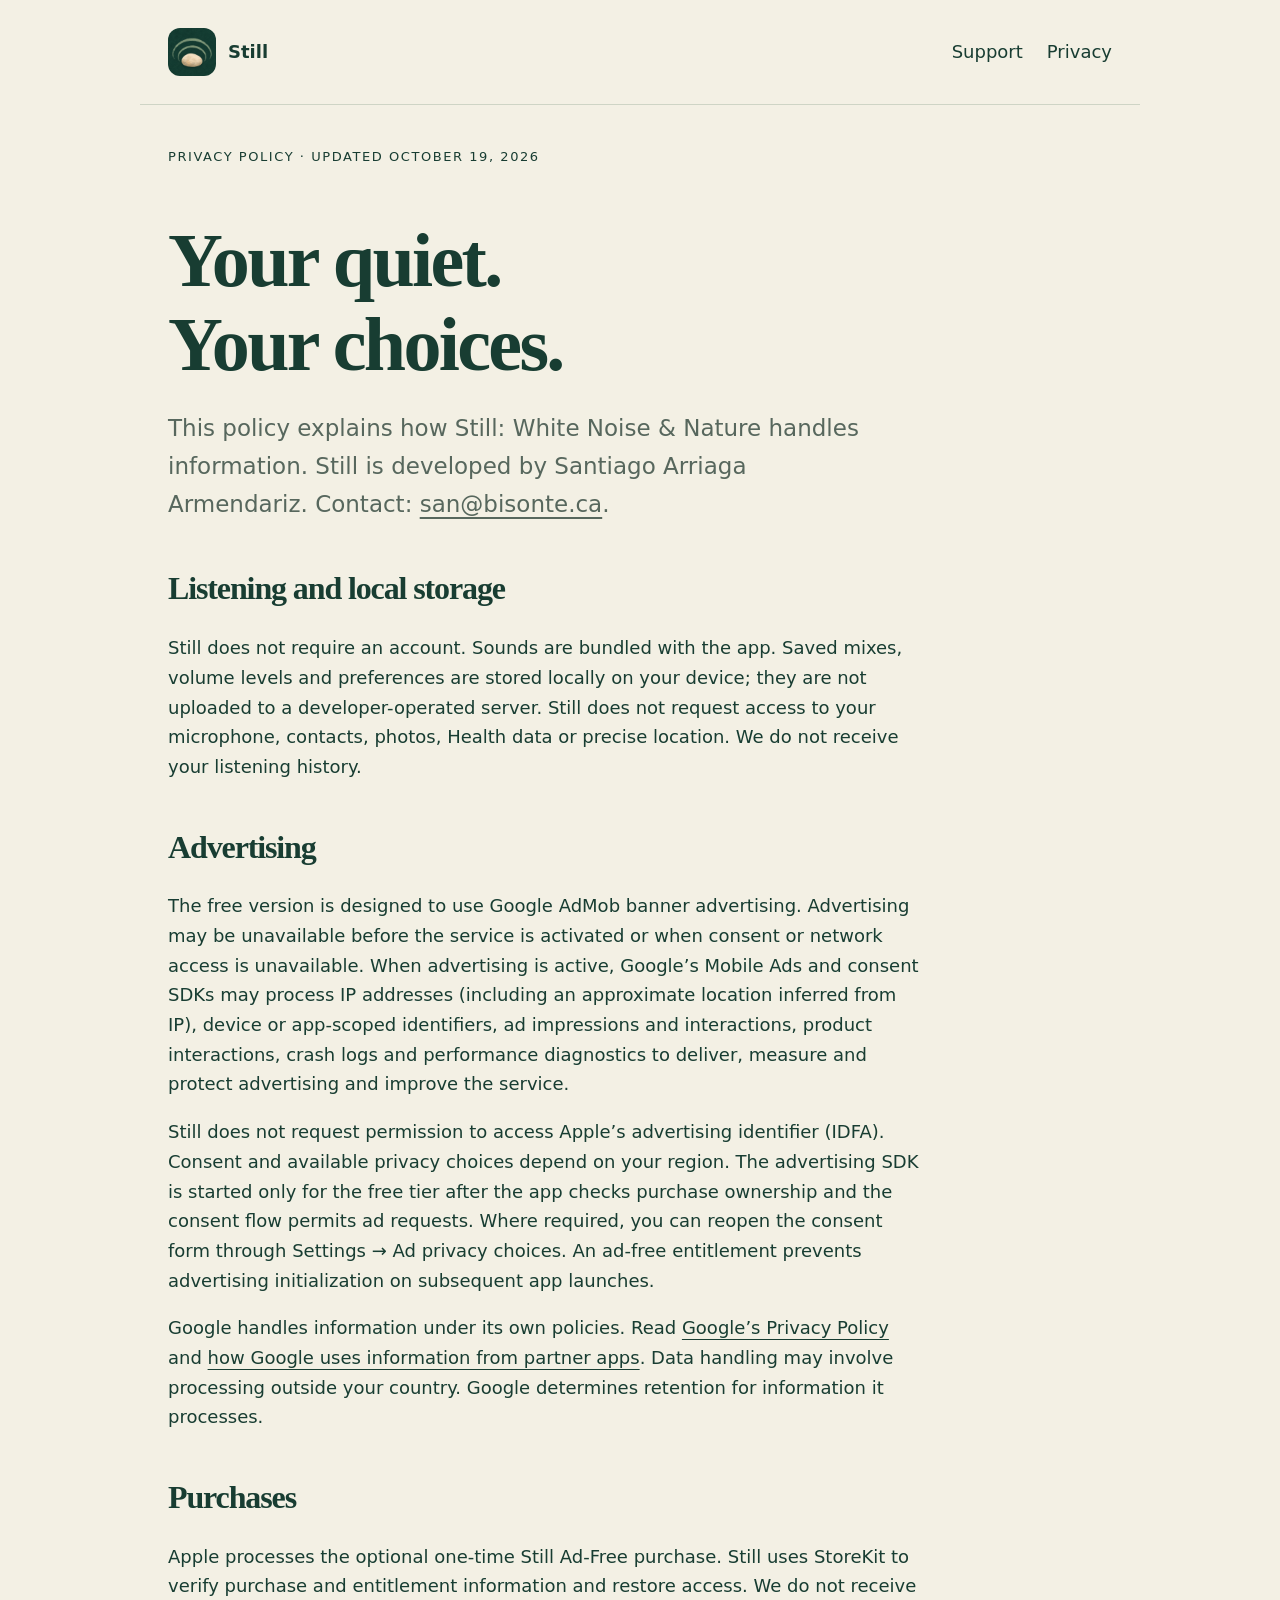
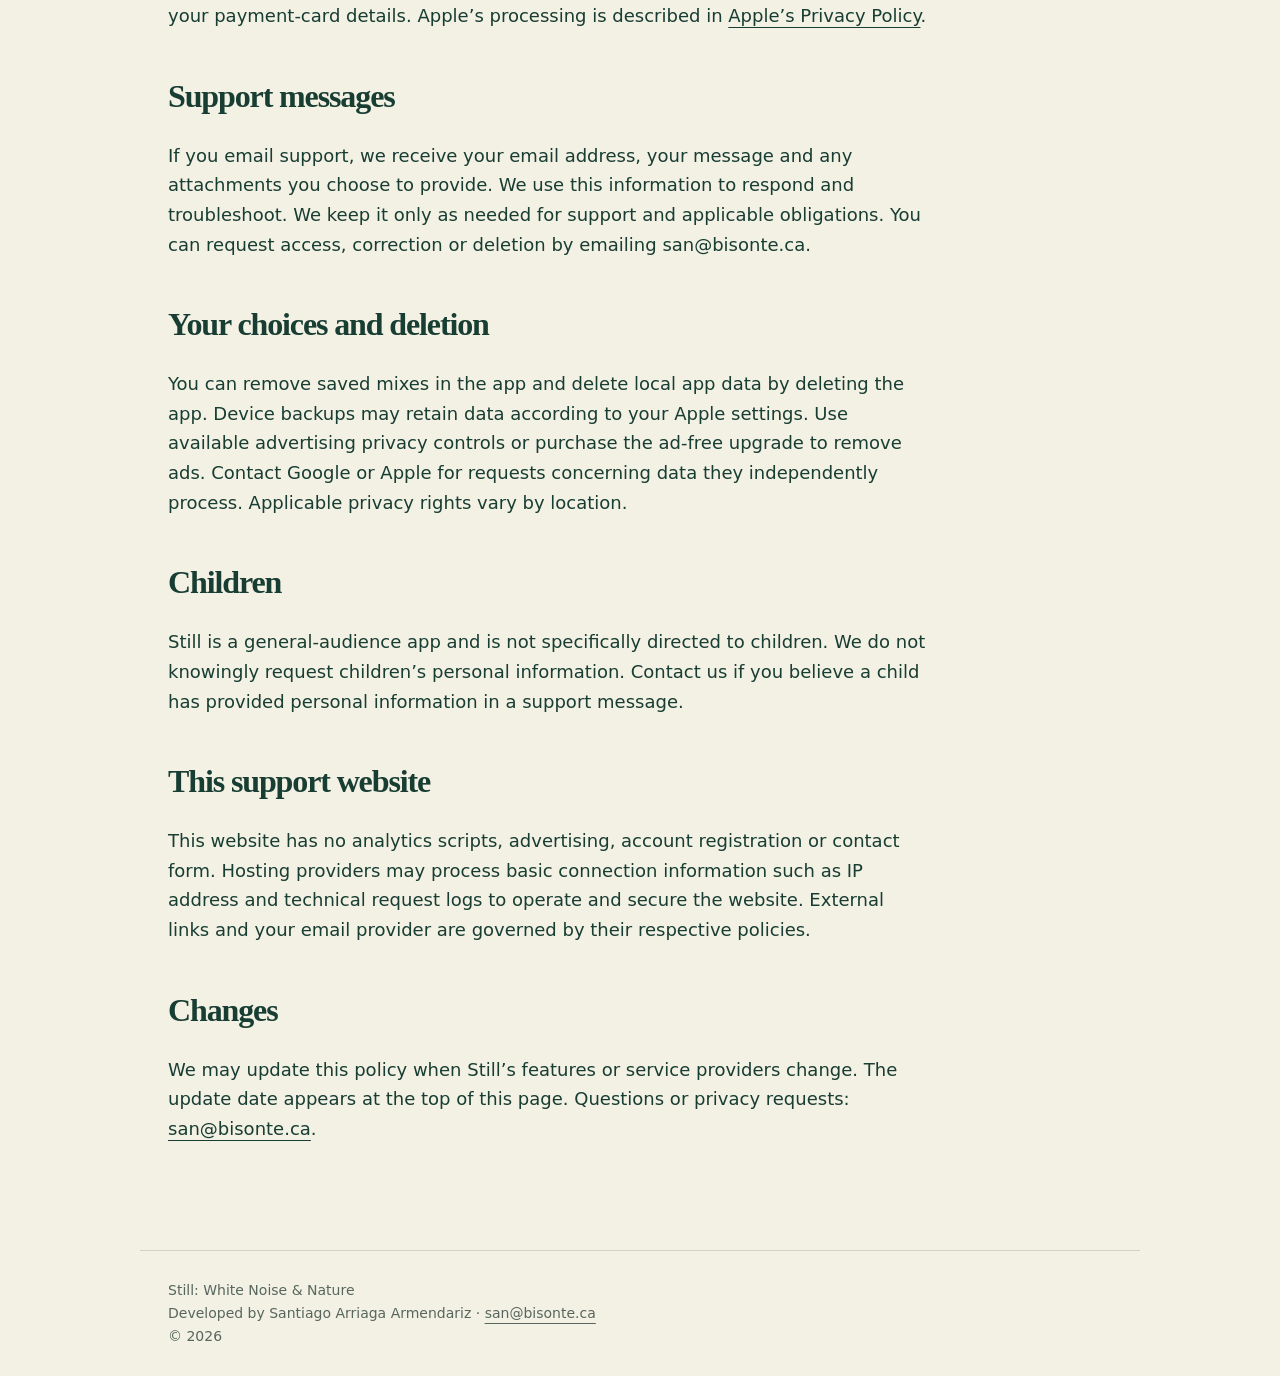
==== privacy.html @ e1040451 "Publish Still support and privacy pages" ====
<!doctype html><html lang="en"><meta charset="utf-8"><meta name="viewport" content="width=device-width,initial-scale=1"><title>Privacy Policy · Still</title><meta name="description" content="Support and privacy information for Still: White Noise & Nature."><link rel="stylesheet" href="style.css"><header><a href="index.html"><img src="logo.png" alt="Still"><strong>Still</strong></a><nav aria-label="Main"><a href="index.html">Support</a><a href="privacy.html">Privacy</a></nav></header><main><p class="eyebrow">Privacy policy · Updated October 19, 2026</p><h1>Your quiet.<br>Your choices.</h1><p class="intro">This policy explains how Still: White Noise & Nature handles information. Still is developed by Santiago Arriaga Armendariz. Contact: <a href="mailto:san@bisonte.ca">san@bisonte.ca</a>.</p><h2>Listening and local storage</h2><p>Still does not require an account. Sounds are bundled with the app. Saved mixes, volume levels and preferences are stored locally on your device; they are not uploaded to a developer-operated server. Still does not request access to your microphone, contacts, photos, Health data or precise location. We do not receive your listening history.</p><h2>Advertising</h2><p>The free version is designed to use Google AdMob banner advertising. Advertising may be unavailable before the service is activated or when consent or network access is unavailable. When advertising is active, Google’s Mobile Ads and consent SDKs may process IP addresses (including an approximate location inferred from IP), device or app-scoped identifiers, ad impressions and interactions, product interactions, crash logs and performance diagnostics to deliver, measure and protect advertising and improve the service.</p><p>Still does not request permission to access Apple’s advertising identifier (IDFA). Consent and available privacy choices depend on your region. The advertising SDK is started only for the free tier after the app checks purchase ownership and the consent flow permits ad requests. Where required, you can reopen the consent form through Settings → Ad privacy choices. An ad-free entitlement prevents advertising initialization on subsequent app launches.</p><p>Google handles information under its own policies. Read <a href="https://policies.google.com/privacy">Google’s Privacy Policy</a> and <a href="https://policies.google.com/technologies/partner-sites">how Google uses information from partner apps</a>. Data handling may involve processing outside your country. Google determines retention for information it processes.</p><h2>Purchases</h2><p>Apple processes the optional one-time Still Ad-Free purchase. Still uses StoreKit to verify purchase and entitlement information and restore access. We do not receive your payment-card details. Apple’s processing is described in <a href="https://www.apple.com/legal/privacy/">Apple’s Privacy Policy</a>.</p><h2>Support messages</h2><p>If you email support, we receive your email address, your message and any attachments you choose to provide. We use this information to respond and troubleshoot. We keep it only as needed for support and applicable obligations. You can request access, correction or deletion by emailing san@bisonte.ca.</p><h2>Your choices and deletion</h2><p>You can remove saved mixes in the app and delete local app data by deleting the app. Device backups may retain data according to your Apple settings. Use available advertising privacy controls or purchase the ad-free upgrade to remove ads. Contact Google or Apple for requests concerning data they independently process. Applicable privacy rights vary by location.</p><h2>Children</h2><p>Still is a general-audience app and is not specifically directed to children. We do not knowingly request children’s personal information. Contact us if you believe a child has provided personal information in a support message.</p><h2>This support website</h2><p>This website has no analytics scripts, advertising, account registration or contact form. Hosting providers may process basic connection information such as IP address and technical request logs to operate and secure the website. External links and your email provider are governed by their respective policies.</p><h2>Changes</h2><p>We may update this policy when Still’s features or service providers change. The update date appears at the top of this page. Questions or privacy requests: <a href="mailto:san@bisonte.ca">san@bisonte.ca</a>.</p></main><footer>Still: White Noise & Nature<br>Developed by Santiago Arriaga Armendariz · <a href="mailto:san@bisonte.ca">san@bisonte.ca</a><br>© 2026</footer></html>
---- style.css ----
:root{color-scheme:light;--ink:#183d32;--paper:#f3f0e4;--muted:#57675d}*{box-sizing:border-box}body{margin:0;background:var(--paper);color:var(--ink);font:18px/1.65 system-ui,sans-serif}header,main,footer{max-width:1000px;margin:auto;padding:28px}header{display:flex;align-items:center;justify-content:space-between;border-bottom:1px solid #ced4c5}header a{display:flex;align-items:center;gap:12px;text-decoration:none}img{width:48px;border-radius:12px}nav{display:flex;gap:24px}a{color:inherit;text-underline-offset:5px}h1,h2{font-family:Georgia,serif;line-height:1.1;letter-spacing:-.035em}h1{font-size:clamp(46px,7vw,76px);margin:52px 0 22px}h2{font-size:32px;margin-top:48px}p,ul{max-width:760px}.intro{font-size:23px;color:var(--muted);max-width:700px}.eyebrow{font-size:13px;text-transform:uppercase;letter-spacing:.12em}.contact{display:inline-block;padding:12px 22px;background:var(--ink);color:var(--paper);border-radius:30px;text-decoration:none;margin:15px 0 25px}details{padding:22px 0;border-bottom:1px solid #ced4c5;max-width:760px}summary{cursor:pointer;font-weight:600}footer{font-size:14px;color:var(--muted);border-top:1px solid #ced4c5;margin-top:60px}@media(max-width:600px){header{align-items:flex-start}nav{gap:14px;font-size:15px}header,main,footer{padding:22px}}
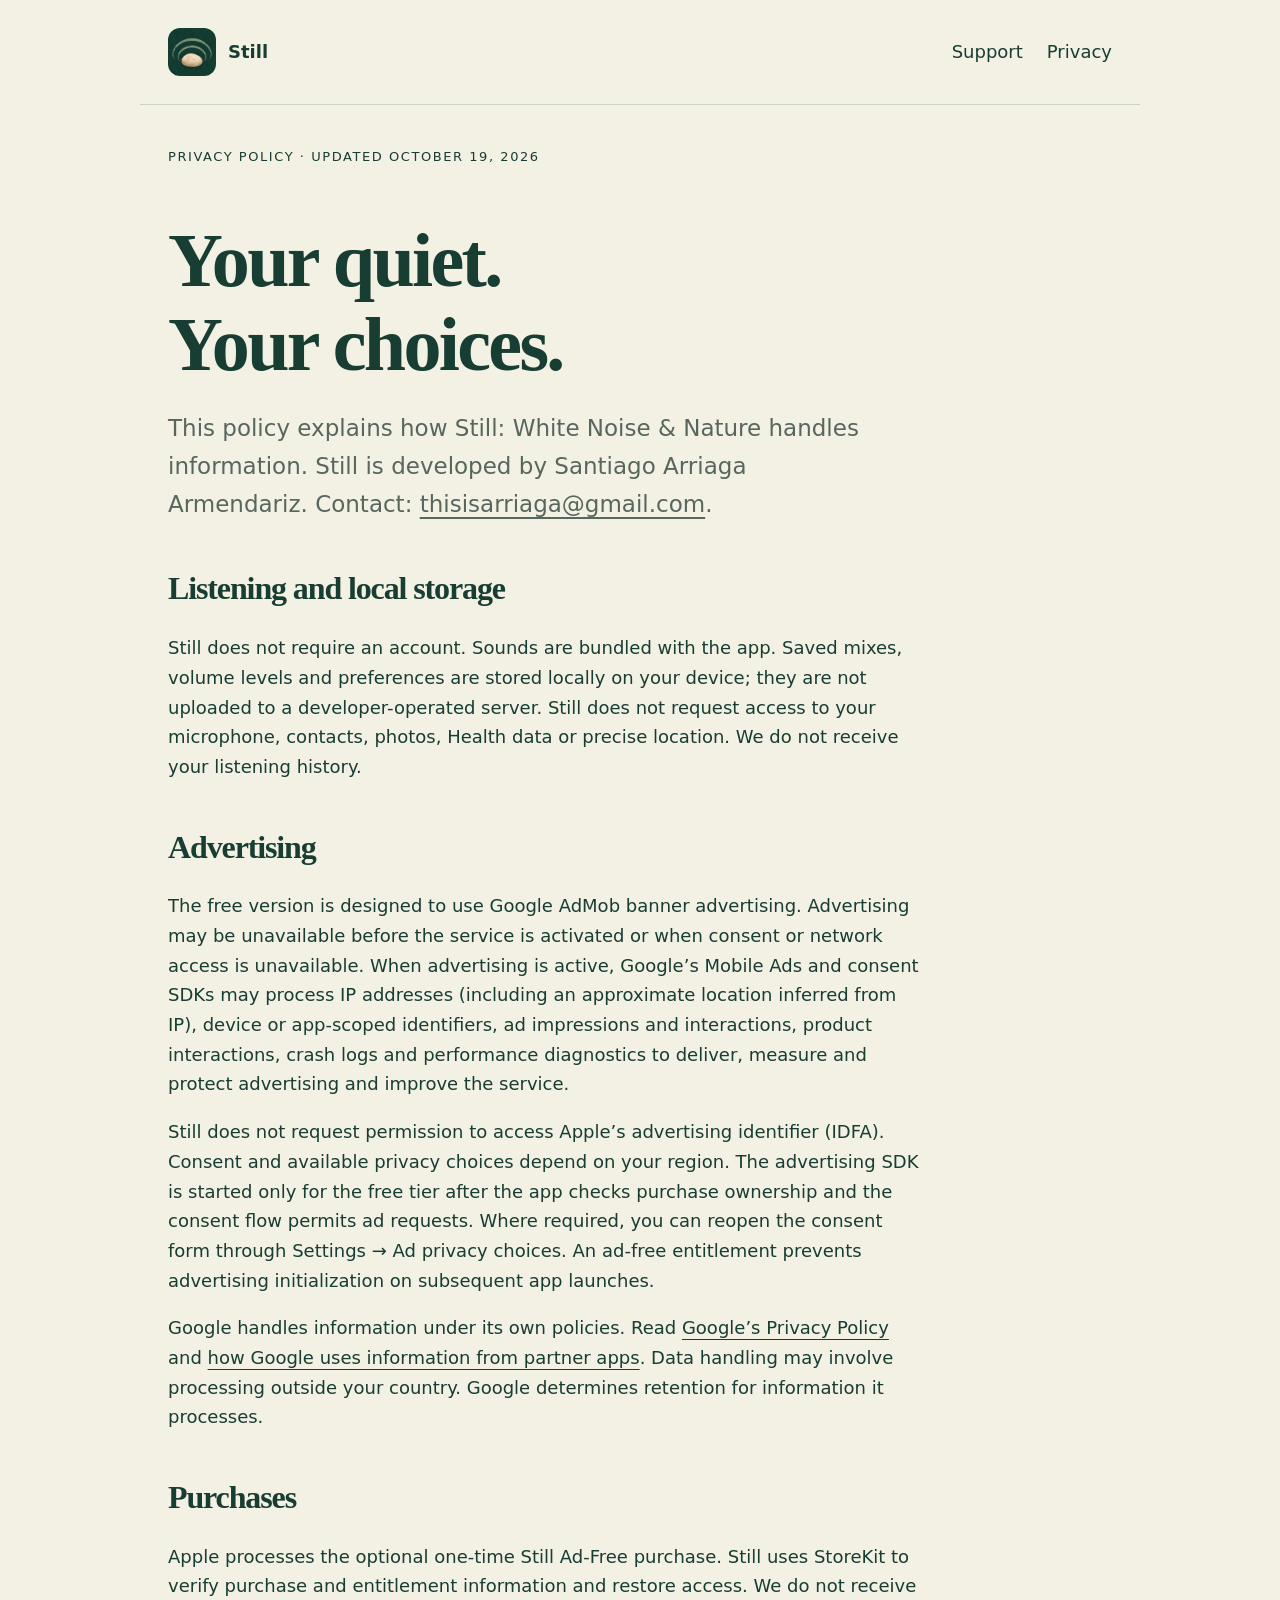
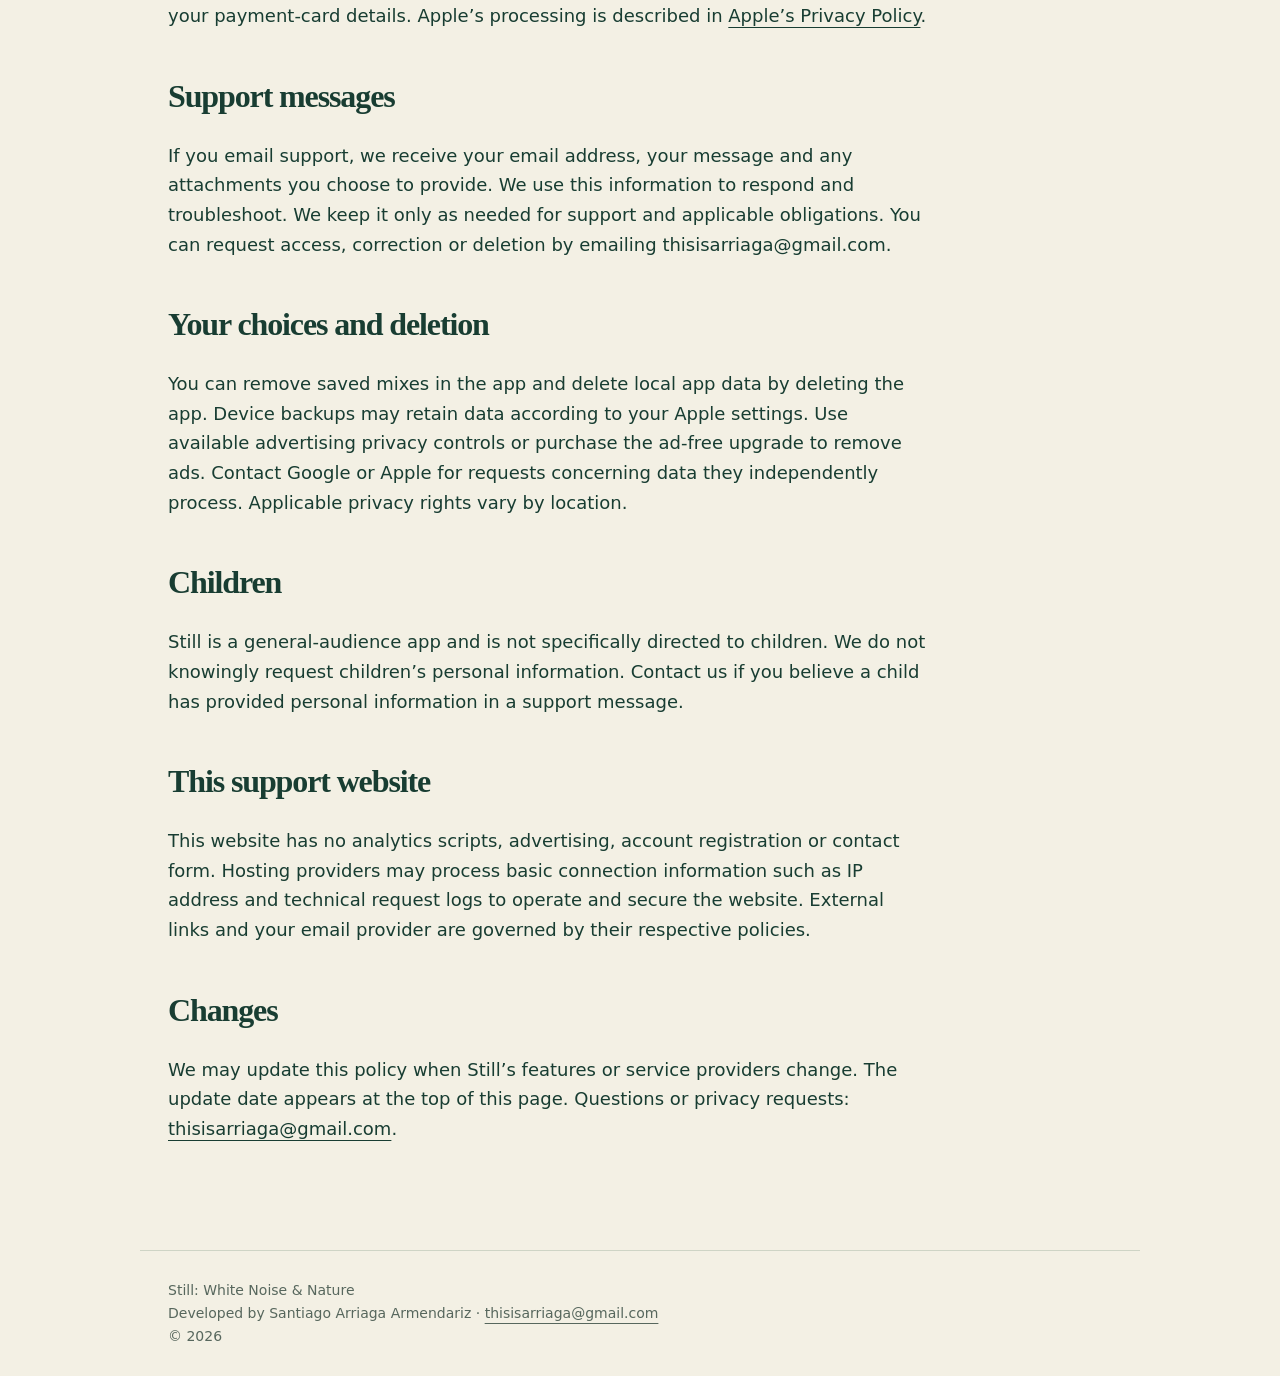
==== commit 5d5d6fcc: "Update Still support contact email" ====
--- a/privacy.html
+++ b/privacy.html
@@ -1 +1 @@
-<!doctype html><html lang="en"><meta charset="utf-8"><meta name="viewport" content="width=device-width,initial-scale=1"><title>Privacy Policy · Still</title><meta name="description" content="Support and privacy information for Still: White Noise & Nature."><link rel="stylesheet" href="style.css"><header><a href="index.html"><img src="logo.png" alt="Still"><strong>Still</strong></a><nav aria-label="Main"><a href="index.html">Support</a><a href="privacy.html">Privacy</a></nav></header><main><p class="eyebrow">Privacy policy · Updated October 19, 2026</p><h1>Your quiet.<br>Your choices.</h1><p class="intro">This policy explains how Still: White Noise & Nature handles information. Still is developed by Santiago Arriaga Armendariz. Contact: <a href="mailto:san@bisonte.ca">san@bisonte.ca</a>.</p><h2>Listening and local storage</h2><p>Still does not require an account. Sounds are bundled with the app. Saved mixes, volume levels and preferences are stored locally on your device; they are not uploaded to a developer-operated server. Still does not request access to your microphone, contacts, photos, Health data or precise location. We do not receive your listening history.</p><h2>Advertising</h2><p>The free version is designed to use Google AdMob banner advertising. Advertising may be unavailable before the service is activated or when consent or network access is unavailable. When advertising is active, Google’s Mobile Ads and consent SDKs may process IP addresses (including an approximate location inferred from IP), device or app-scoped identifiers, ad impressions and interactions, product interactions, crash logs and performance diagnostics to deliver, measure and protect advertising and improve the service.</p><p>Still does not request permission to access Apple’s advertising identifier (IDFA). Consent and available privacy choices depend on your region. The advertising SDK is started only for the free tier after the app checks purchase ownership and the consent flow permits ad requests. Where required, you can reopen the consent form through Settings → Ad privacy choices. An ad-free entitlement prevents advertising initialization on subsequent app launches.</p><p>Google handles information under its own policies. Read <a href="https://policies.google.com/privacy">Google’s Privacy Policy</a> and <a href="https://policies.google.com/technologies/partner-sites">how Google uses information from partner apps</a>. Data handling may involve processing outside your country. Google determines retention for information it processes.</p><h2>Purchases</h2><p>Apple processes the optional one-time Still Ad-Free purchase. Still uses StoreKit to verify purchase and entitlement information and restore access. We do not receive your payment-card details. Apple’s processing is described in <a href="https://www.apple.com/legal/privacy/">Apple’s Privacy Policy</a>.</p><h2>Support messages</h2><p>If you email support, we receive your email address, your message and any attachments you choose to provide. We use this information to respond and troubleshoot. We keep it only as needed for support and applicable obligations. You can request access, correction or deletion by emailing san@bisonte.ca.</p><h2>Your choices and deletion</h2><p>You can remove saved mixes in the app and delete local app data by deleting the app. Device backups may retain data according to your Apple settings. Use available advertising privacy controls or purchase the ad-free upgrade to remove ads. Contact Google or Apple for requests concerning data they independently process. Applicable privacy rights vary by location.</p><h2>Children</h2><p>Still is a general-audience app and is not specifically directed to children. We do not knowingly request children’s personal information. Contact us if you believe a child has provided personal information in a support message.</p><h2>This support website</h2><p>This website has no analytics scripts, advertising, account registration or contact form. Hosting providers may process basic connection information such as IP address and technical request logs to operate and secure the website. External links and your email provider are governed by their respective policies.</p><h2>Changes</h2><p>We may update this policy when Still’s features or service providers change. The update date appears at the top of this page. Questions or privacy requests: <a href="mailto:san@bisonte.ca">san@bisonte.ca</a>.</p></main><footer>Still: White Noise & Nature<br>Developed by Santiago Arriaga Armendariz · <a href="mailto:san@bisonte.ca">san@bisonte.ca</a><br>© 2026</footer></html>+<!doctype html><html lang="en"><meta charset="utf-8"><meta name="viewport" content="width=device-width,initial-scale=1"><title>Privacy Policy · Still</title><meta name="description" content="Support and privacy information for Still: White Noise & Nature."><link rel="stylesheet" href="style.css"><header><a href="index.html"><img src="logo.png" alt="Still"><strong>Still</strong></a><nav aria-label="Main"><a href="index.html">Support</a><a href="privacy.html">Privacy</a></nav></header><main><p class="eyebrow">Privacy policy · Updated October 19, 2026</p><h1>Your quiet.<br>Your choices.</h1><p class="intro">This policy explains how Still: White Noise & Nature handles information. Still is developed by Santiago Arriaga Armendariz. Contact: <a href="mailto:thisisarriaga@gmail.com">thisisarriaga@gmail.com</a>.</p><h2>Listening and local storage</h2><p>Still does not require an account. Sounds are bundled with the app. Saved mixes, volume levels and preferences are stored locally on your device; they are not uploaded to a developer-operated server. Still does not request access to your microphone, contacts, photos, Health data or precise location. We do not receive your listening history.</p><h2>Advertising</h2><p>The free version is designed to use Google AdMob banner advertising. Advertising may be unavailable before the service is activated or when consent or network access is unavailable. When advertising is active, Google’s Mobile Ads and consent SDKs may process IP addresses (including an approximate location inferred from IP), device or app-scoped identifiers, ad impressions and interactions, product interactions, crash logs and performance diagnostics to deliver, measure and protect advertising and improve the service.</p><p>Still does not request permission to access Apple’s advertising identifier (IDFA). Consent and available privacy choices depend on your region. The advertising SDK is started only for the free tier after the app checks purchase ownership and the consent flow permits ad requests. Where required, you can reopen the consent form through Settings → Ad privacy choices. An ad-free entitlement prevents advertising initialization on subsequent app launches.</p><p>Google handles information under its own policies. Read <a href="https://policies.google.com/privacy">Google’s Privacy Policy</a> and <a href="https://policies.google.com/technologies/partner-sites">how Google uses information from partner apps</a>. Data handling may involve processing outside your country. Google determines retention for information it processes.</p><h2>Purchases</h2><p>Apple processes the optional one-time Still Ad-Free purchase. Still uses StoreKit to verify purchase and entitlement information and restore access. We do not receive your payment-card details. Apple’s processing is described in <a href="https://www.apple.com/legal/privacy/">Apple’s Privacy Policy</a>.</p><h2>Support messages</h2><p>If you email support, we receive your email address, your message and any attachments you choose to provide. We use this information to respond and troubleshoot. We keep it only as needed for support and applicable obligations. You can request access, correction or deletion by emailing thisisarriaga@gmail.com.</p><h2>Your choices and deletion</h2><p>You can remove saved mixes in the app and delete local app data by deleting the app. Device backups may retain data according to your Apple settings. Use available advertising privacy controls or purchase the ad-free upgrade to remove ads. Contact Google or Apple for requests concerning data they independently process. Applicable privacy rights vary by location.</p><h2>Children</h2><p>Still is a general-audience app and is not specifically directed to children. We do not knowingly request children’s personal information. Contact us if you believe a child has provided personal information in a support message.</p><h2>This support website</h2><p>This website has no analytics scripts, advertising, account registration or contact form. Hosting providers may process basic connection information such as IP address and technical request logs to operate and secure the website. External links and your email provider are governed by their respective policies.</p><h2>Changes</h2><p>We may update this policy when Still’s features or service providers change. The update date appears at the top of this page. Questions or privacy requests: <a href="mailto:thisisarriaga@gmail.com">thisisarriaga@gmail.com</a>.</p></main><footer>Still: White Noise & Nature<br>Developed by Santiago Arriaga Armendariz · <a href="mailto:thisisarriaga@gmail.com">thisisarriaga@gmail.com</a><br>© 2026</footer></html>
